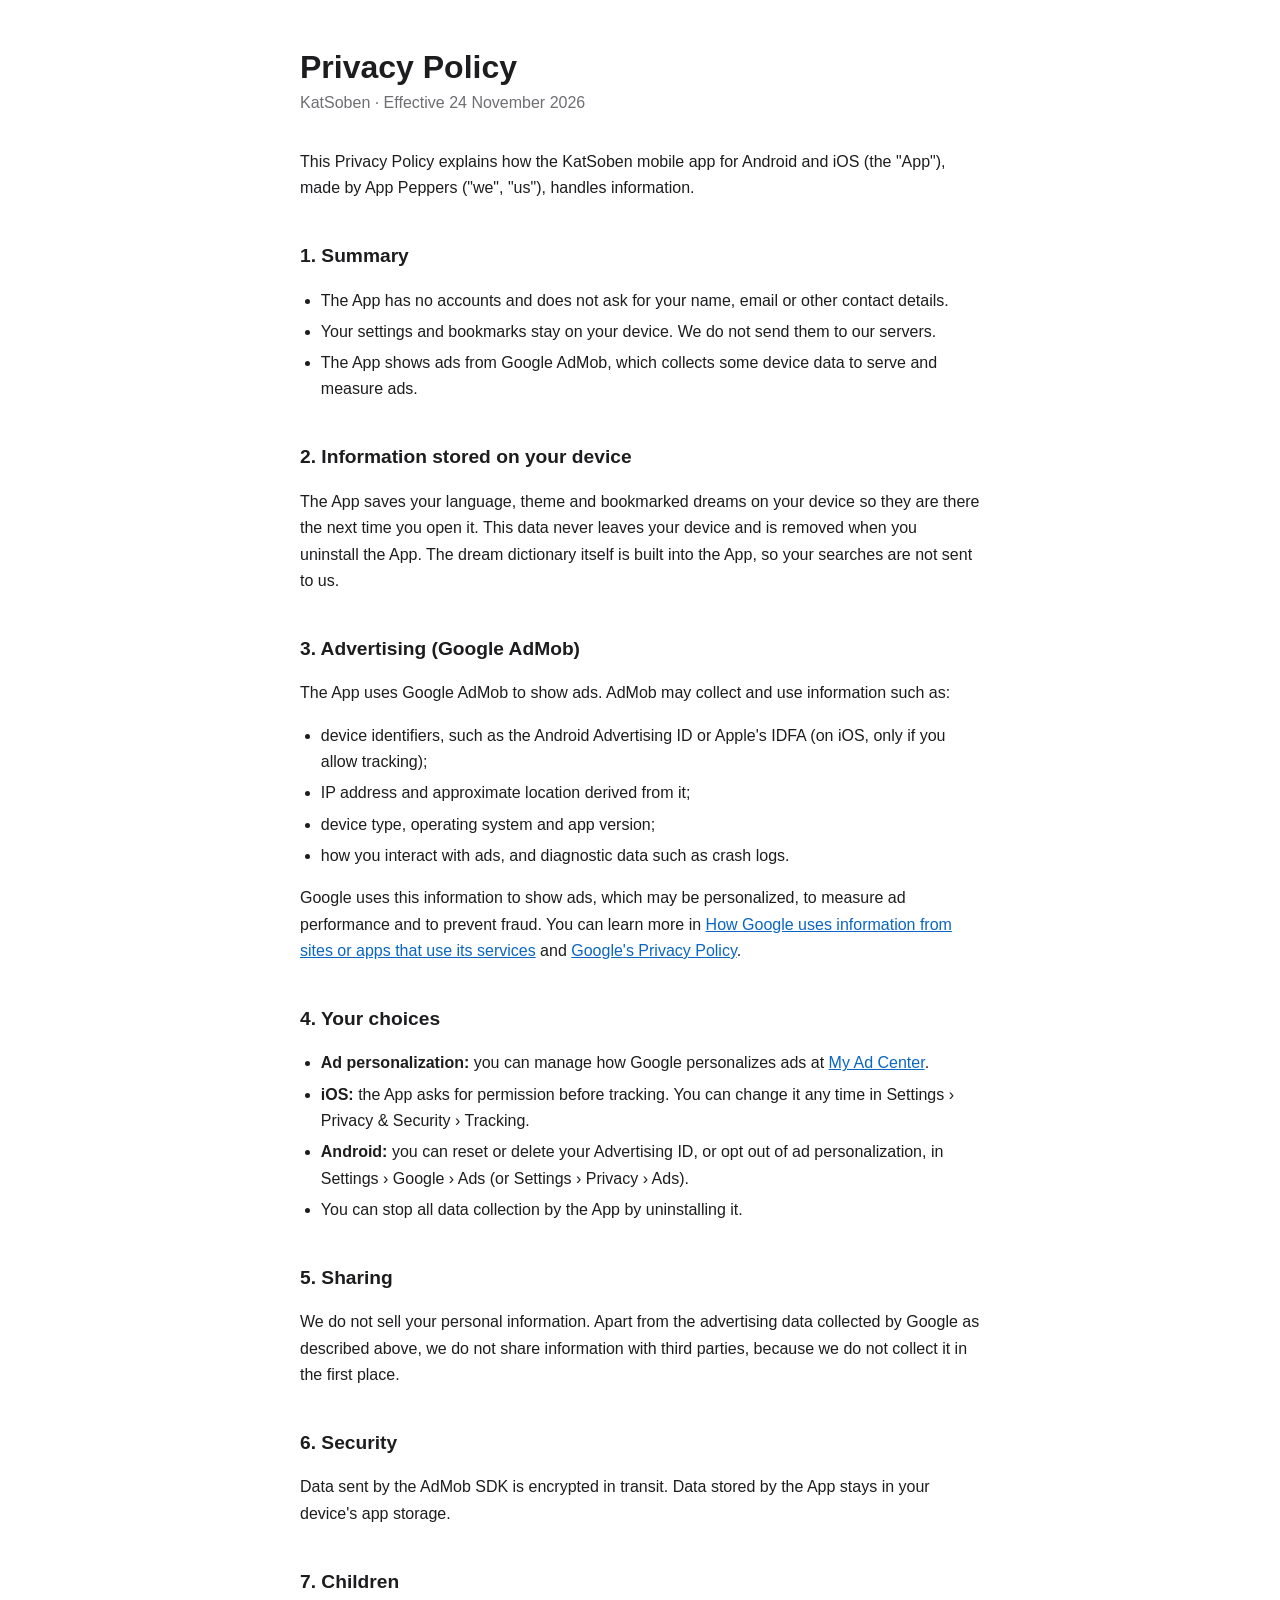
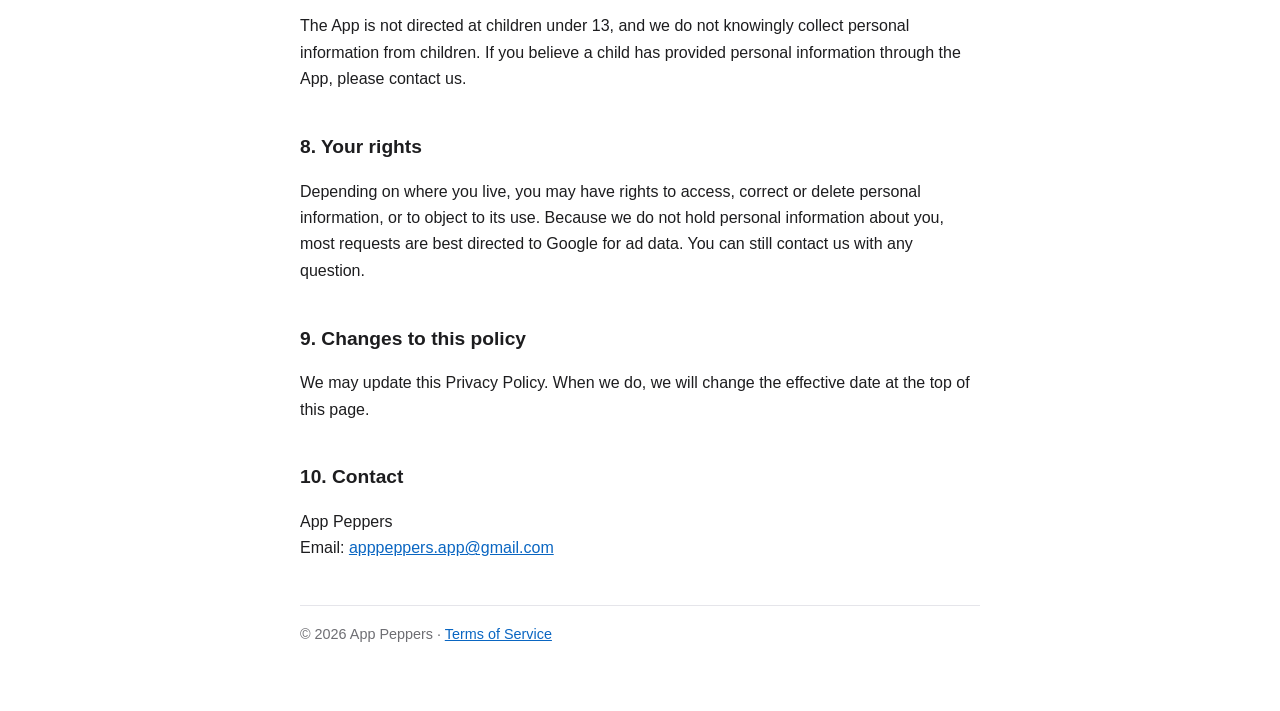
==== katsoben/privacy.html @ 0f5dc672 "Add KatSoben Terms of Service and Privacy Policy Co-Authored-By: Claude Opus 5.5 <noreply@anthropic." ====
<!doctype html>
<html lang="en">
<head>
  <meta charset="utf-8">
  <meta name="viewport" content="width=device-width, initial-scale=1">
  <title>KatSoben – Privacy Policy</title>
  <link rel="stylesheet" href="../style.css">
</head>
<body>
<main>
  <h1>Privacy Policy</h1>
  <p class="meta">KatSoben · Effective 24 November 2026</p>

  <p>This Privacy Policy explains how the KatSoben mobile app for Android and iOS (the "App"), made by App Peppers ("we", "us"), handles information.</p>

  <h2>1. Summary</h2>
  <ul>
    <li>The App has no accounts and does not ask for your name, email or other contact details.</li>
    <li>Your settings and bookmarks stay on your device. We do not send them to our servers.</li>
    <li>The App shows ads from Google AdMob, which collects some device data to serve and measure ads.</li>
  </ul>

  <h2>2. Information stored on your device</h2>
  <p>The App saves your language, theme and bookmarked dreams on your device so they are there the next time you open it. This data never leaves your device and is removed when you uninstall the App. The dream dictionary itself is built into the App, so your searches are not sent to us.</p>

  <h2>3. Advertising (Google AdMob)</h2>
  <p>The App uses Google AdMob to show ads. AdMob may collect and use information such as:</p>
  <ul>
    <li>device identifiers, such as the Android Advertising ID or Apple's IDFA (on iOS, only if you allow tracking);</li>
    <li>IP address and approximate location derived from it;</li>
    <li>device type, operating system and app version;</li>
    <li>how you interact with ads, and diagnostic data such as crash logs.</li>
  </ul>
  <p>Google uses this information to show ads, which may be personalized, to measure ad performance and to prevent fraud. You can learn more in <a href="https://policies.google.com/technologies/partner-sites">How Google uses information from sites or apps that use its services</a> and <a href="https://policies.google.com/privacy">Google's Privacy Policy</a>.</p>

  <h2>4. Your choices</h2>
  <ul>
    <li><strong>Ad personalization:</strong> you can manage how Google personalizes ads at <a href="https://myadcenter.google.com/">My Ad Center</a>.</li>
    <li><strong>iOS:</strong> the App asks for permission before tracking. You can change it any time in Settings › Privacy &amp; Security › Tracking.</li>
    <li><strong>Android:</strong> you can reset or delete your Advertising ID, or opt out of ad personalization, in Settings › Google › Ads (or Settings › Privacy › Ads).</li>
    <li>You can stop all data collection by the App by uninstalling it.</li>
  </ul>

  <h2>5. Sharing</h2>
  <p>We do not sell your personal information. Apart from the advertising data collected by Google as described above, we do not share information with third parties, because we do not collect it in the first place.</p>

  <h2>6. Security</h2>
  <p>Data sent by the AdMob SDK is encrypted in transit. Data stored by the App stays in your device's app storage.</p>

  <h2>7. Children</h2>
  <p>The App is not directed at children under 13, and we do not knowingly collect personal information from children. If you believe a child has provided personal information through the App, please contact us.</p>

  <h2>8. Your rights</h2>
  <p>Depending on where you live, you may have rights to access, correct or delete personal information, or to object to its use. Because we do not hold personal information about you, most requests are best directed to Google for ad data. You can still contact us with any question.</p>

  <h2>9. Changes to this policy</h2>
  <p>We may update this Privacy Policy. When we do, we will change the effective date at the top of this page.</p>

  <h2>10. Contact</h2>
  <p>App Peppers<br>
  Email: <a href="mailto:apppeppers.app@gmail.com">apppeppers.app@gmail.com</a></p>

  <footer>© 2026 App Peppers · <a href="terms.html">Terms of Service</a></footer>
</main>
</body>
</html>
---- style.css ----
:root {
  color-scheme: light dark;
  --text: #1d1d1f;
  --muted: #6e6e73;
  --bg: #ffffff;
  --rule: #e5e5ea;
  --link: #0a66c2;
}
@media (prefers-color-scheme: dark) {
  :root {
    --text: #f2f2f7;
    --muted: #a1a1a6;
    --bg: #111113;
    --rule: #2c2c2e;
    --link: #6cb4ff;
  }
}
* { box-sizing: border-box; }
body {
  margin: 0;
  background: var(--bg);
  color: var(--text);
  font: 16px/1.65 -apple-system, BlinkMacSystemFont, "Segoe UI", Roboto, "Noto Sans Khmer", sans-serif;
}
main {
  max-width: 720px;
  margin: 0 auto;
  padding: 48px 20px 64px;
}
h1 { font-size: 2rem; line-height: 1.2; margin: 0 0 4px; }
h2 { font-size: 1.2rem; margin: 2em 0 0.4em; }
.meta { color: var(--muted); margin: 0 0 2em; }
a { color: var(--link); }
ul { padding-left: 1.3em; }
li { margin: 0.3em 0; }
footer {
  margin-top: 3em;
  padding-top: 1.2em;
  border-top: 1px solid var(--rule);
  color: var(--muted);
  font-size: 0.9rem;
}
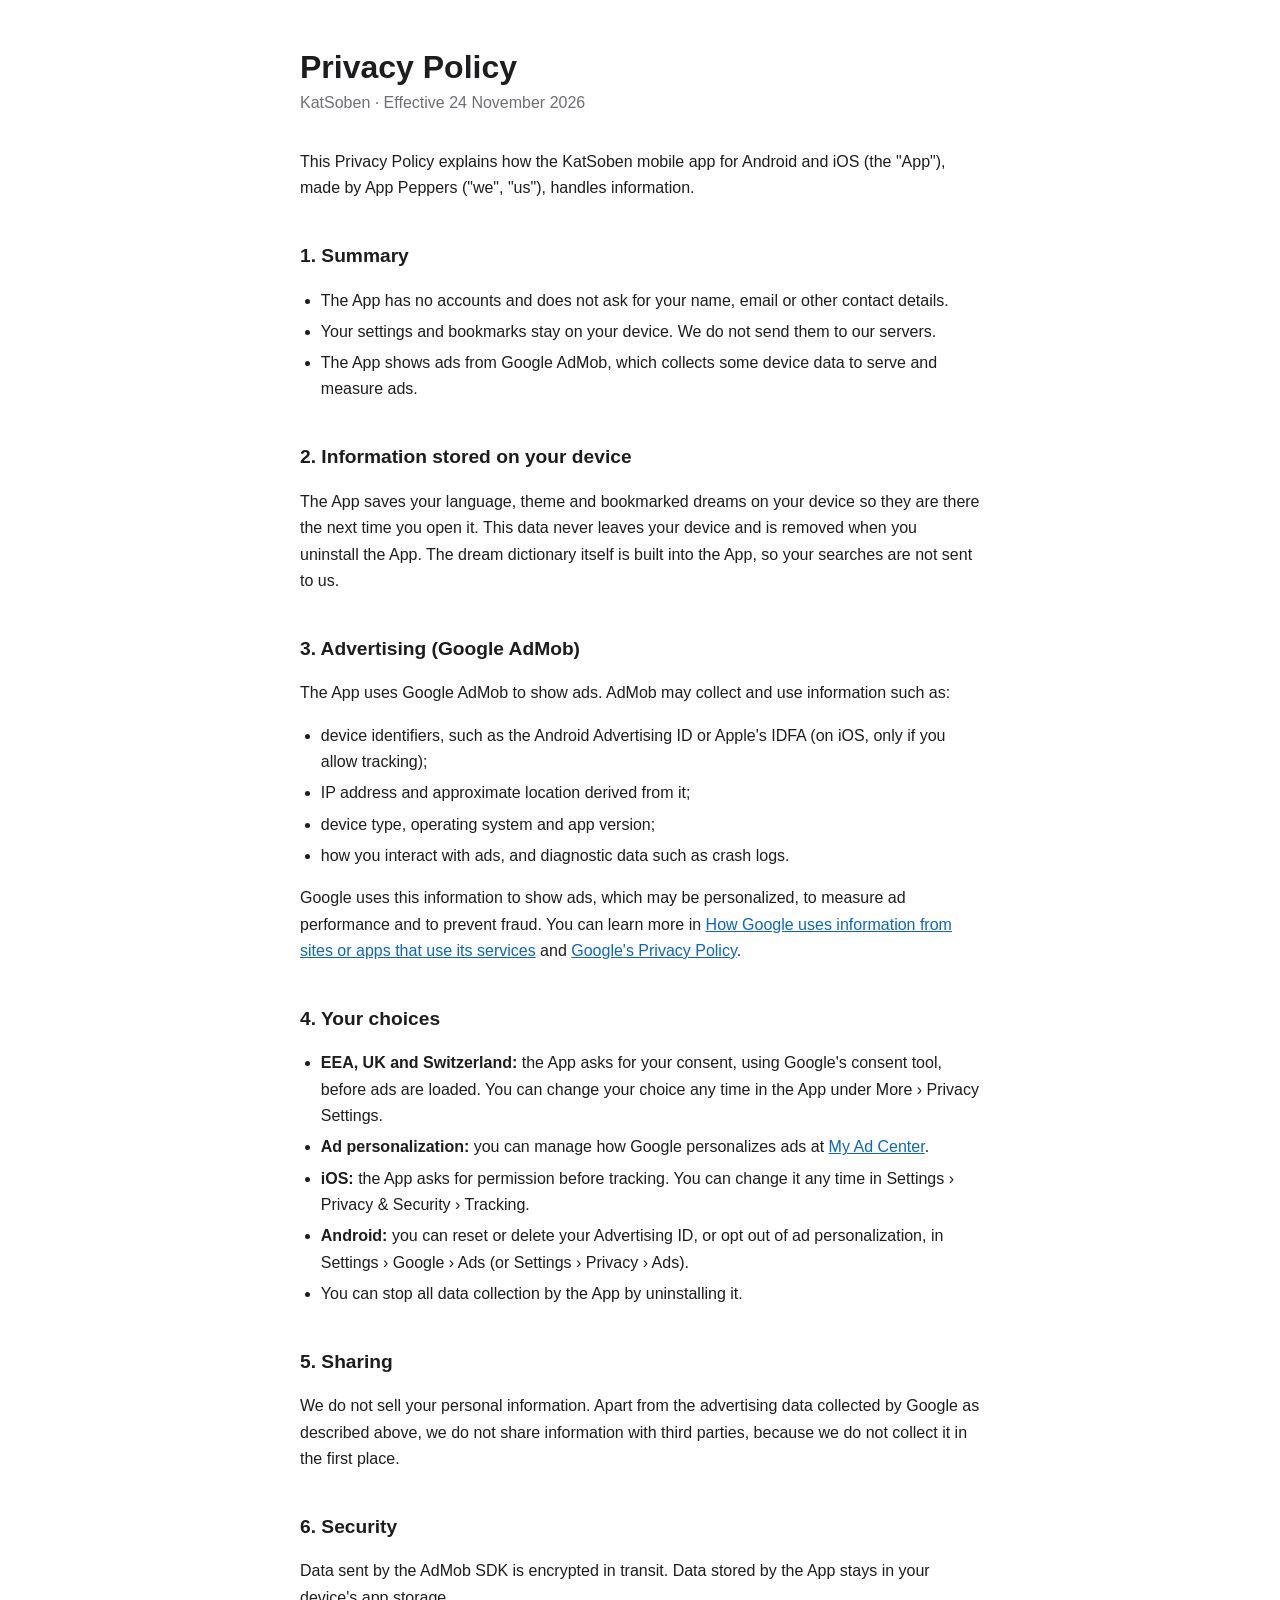
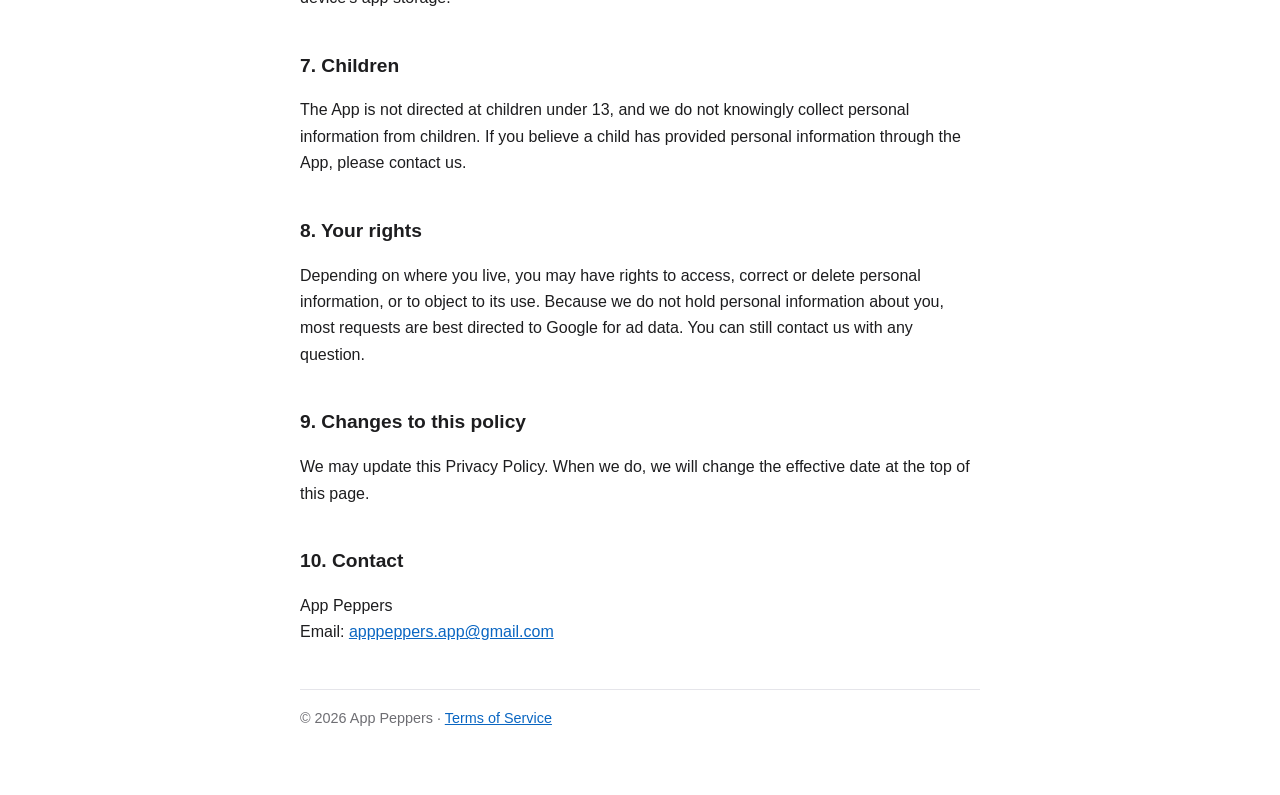
==== commit 7e0d3015: "Describe the EU/UK consent prompt in the KatSoben privacy policy Co-Authored-By: Claude Opus 5.5 <no" ====
--- a/katsoben/privacy.html
+++ b/katsoben/privacy.html
@@ -35,6 +35,7 @@
 
   <h2>4. Your choices</h2>
   <ul>
+    <li><strong>EEA, UK and Switzerland:</strong> the App asks for your consent, using Google's consent tool, before ads are loaded. You can change your choice any time in the App under More › Privacy Settings.</li>
     <li><strong>Ad personalization:</strong> you can manage how Google personalizes ads at <a href="https://myadcenter.google.com/">My Ad Center</a>.</li>
     <li><strong>iOS:</strong> the App asks for permission before tracking. You can change it any time in Settings › Privacy &amp; Security › Tracking.</li>
     <li><strong>Android:</strong> you can reset or delete your Advertising ID, or opt out of ad personalization, in Settings › Google › Ads (or Settings › Privacy › Ads).</li>
